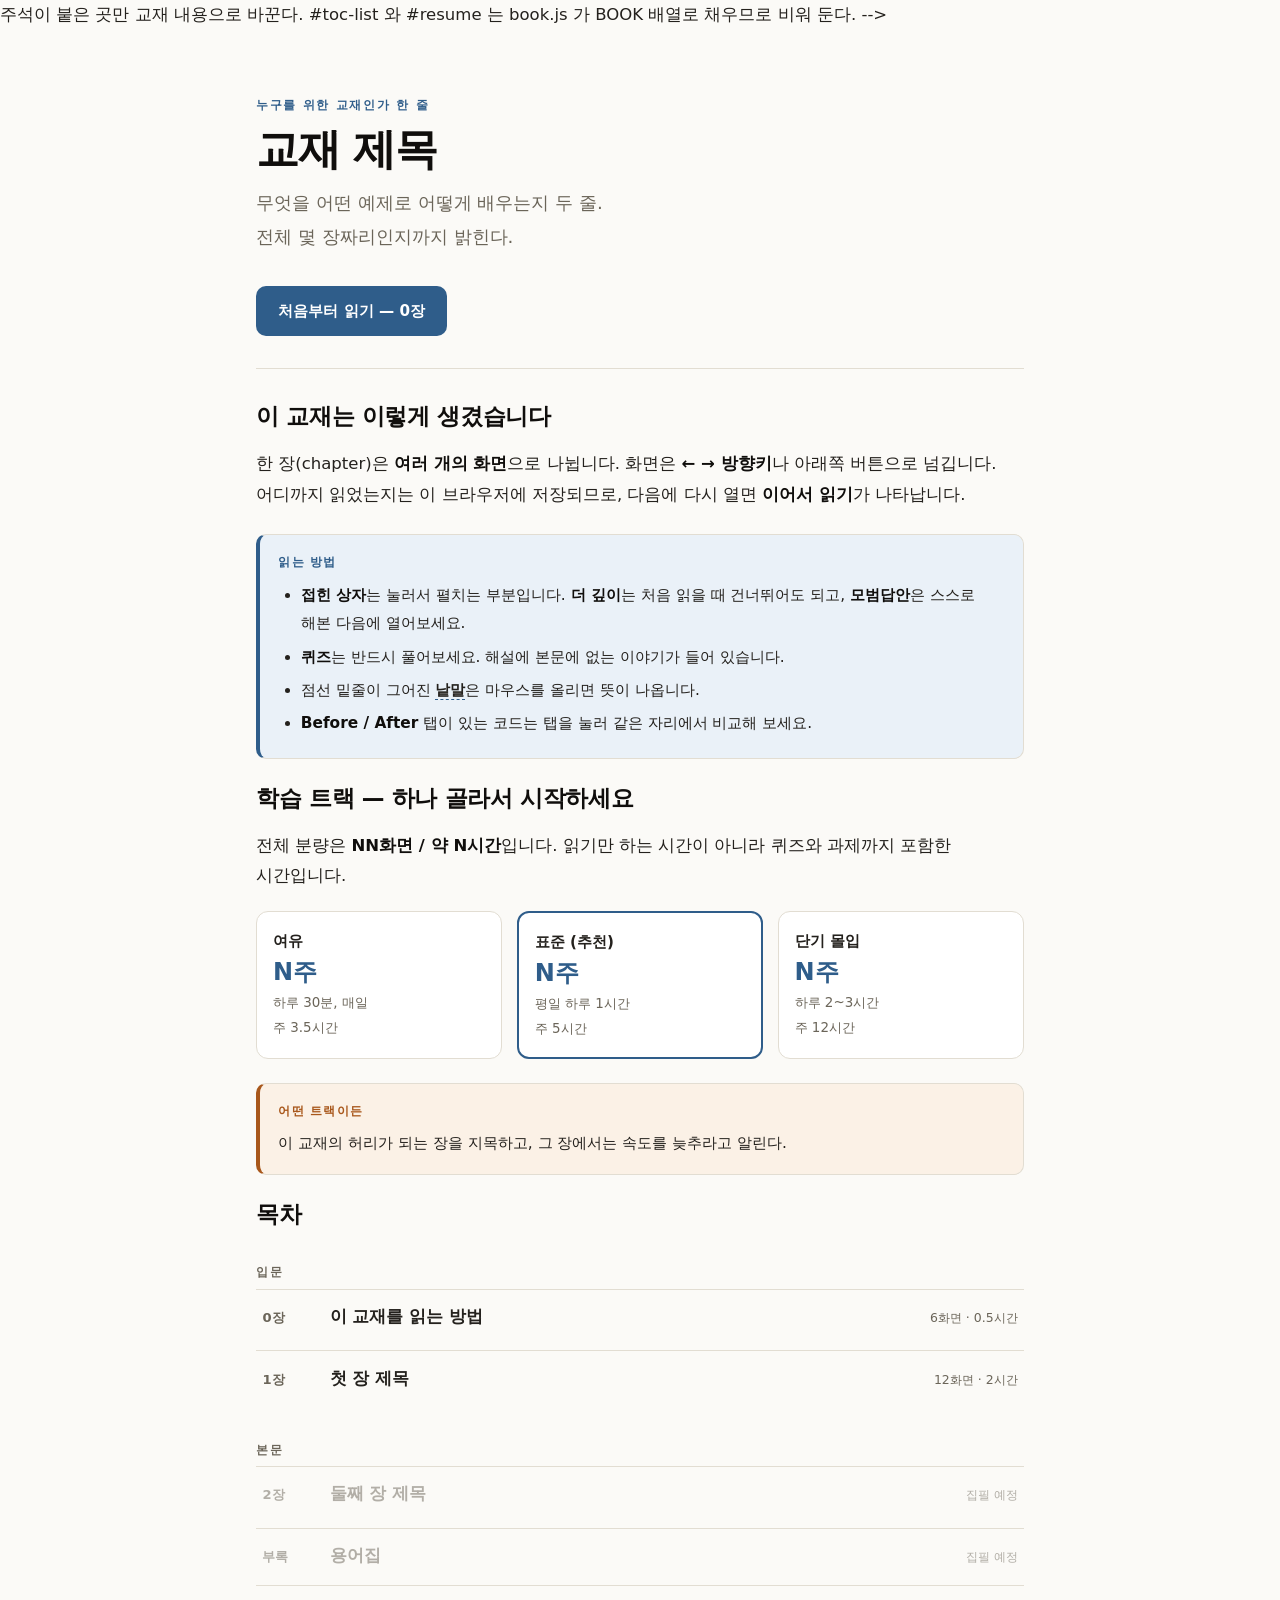
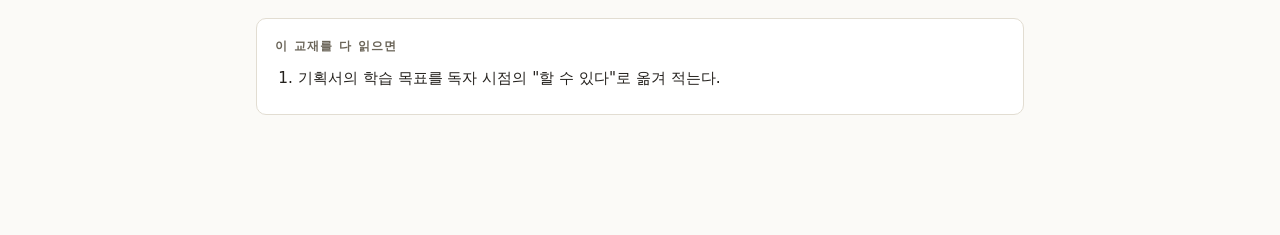
==== plugins/textbook-html/skills/textbook-html/templates/index.html @ e9173f09 "textbook-html 플러그인 추가 - 개인 스킬(~/.claude/skills/textbook-html)을 plugins/textbook-html로 이전   - SKILL.m" ====
<!DOCTYPE html>
<!-- 표지 템플릿 — 교재 슬러그로 저장 위치는 docs/index.html.
     <!-- ▣ -->  주석이 붙은 곳만 교재 내용으로 바꾼다.
     #toc-list 와 #resume 는 book.js 가 BOOK 배열로 채우므로 비워 둔다. -->
<html lang="ko" data-page="cover">
<head>
<meta charset="utf-8">
<meta name="viewport" content="width=device-width, initial-scale=1">
<title>교재 제목 — 부제</title><!-- ▣ -->
<link rel="stylesheet" href="assets/book.css">
</head>
<body>

<div class="cover">

  <p class="kicker">누구를 위한 교재인가 한 줄</p><!-- ▣ -->
  <h1 class="title">교재 제목</h1><!-- ▣ -->
  <p class="sub">무엇을 어떤 예제로 어떻게 배우는지 두 줄.<br>
  전체 몇 장짜리인지까지 밝힌다.</p><!-- ▣ -->

  <p><a class="resume" id="resume" href="ch00.html">처음부터 읽기</a></p>

  <hr>

  <h2>이 교재는 이렇게 생겼습니다</h2>

  <p>한 장(chapter)은 <b>여러 개의 화면</b>으로 나뉩니다. 화면은 <b>← → 방향키</b>나 아래쪽
  버튼으로 넘깁니다. 어디까지 읽었는지는 이 브라우저에 저장되므로, 다음에 다시 열면
  <b>이어서 읽기</b>가 나타납니다.</p>

  <div class="box note">
    <p class="box-t">읽는 방법</p>
    <ul>
      <li><b>접힌 상자</b>는 눌러서 펼치는 부분입니다. <b>더 깊이</b>는 처음 읽을 때 건너뛰어도
      되고, <b>모범답안</b>은 스스로 해본 다음에 열어보세요.</li>
      <li><b>퀴즈</b>는 반드시 풀어보세요. 해설에 본문에 없는 이야기가 들어 있습니다.</li>
      <li>점선 밑줄이 그어진 <span class="term" data-term="sample">낱말</span>은
      마우스를 올리면 뜻이 나옵니다.</li>
      <li><b>Before / After</b> 탭이 있는 코드는 탭을 눌러 같은 자리에서 비교해 보세요.</li>
    </ul>
  </div>

  <h2>학습 트랙 — 하나 골라서 시작하세요</h2>

  <p>전체 분량은 <b>NN화면 / 약 N시간</b>입니다. 읽기만 하는 시간이 아니라
  퀴즈와 과제까지 포함한 시간입니다.</p><!-- ▣ 커리큘럼 합계와 맞춘다 -->

  <div class="track-grid"><!-- ▣ 전체 시간으로 나눈 트랙 3~4개 -->
    <div class="track">
      <h4>여유</h4>
      <div class="big">N주</div>
      <p>하루 30분, 매일<br>주 3.5시간</p>
    </div>
    <div class="track pick">
      <h4>표준 (추천)</h4>
      <div class="big">N주</div>
      <p>평일 하루 1시간<br>주 5시간</p>
    </div>
    <div class="track">
      <h4>단기 몰입</h4>
      <div class="big">N주</div>
      <p>하루 2~3시간<br>주 12시간</p>
    </div>
  </div>

  <div class="box warn">
    <p class="box-t">어떤 트랙이든</p>
    <p>이 교재의 허리가 되는 장을 지목하고, 그 장에서는 속도를 늦추라고 알린다.</p><!-- ▣ -->
  </div>

  <h2>목차</h2>
  <ul class="toc-list" id="toc-list"></ul>

  <div class="box" style="margin-top:2rem">
    <p class="box-t">이 교재를 다 읽으면</p>
    <ol>
      <li>기획서의 학습 목표를 독자 시점의 "할 수 있다"로 옮겨 적는다.</li><!-- ▣ -->
    </ol>
  </div>

</div>

<script src="assets/book.js"></script>
</body>
</html>
---- plugins/textbook-html/skills/textbook-html/templates/assets/book.css ----
/* 학습 교재 공통 스타일 — textbook-html 스킬 동봉본
   - 외부 폰트/CDN 의존 없음 (file:// 로 열려야 한다)
   - 라이트/다크 자동 전환
   - 교재마다 고칠 것이 없다. 색을 바꾸려면 아래 :root 변수만 만진다. */

:root {
  --bg: #fbfaf7;
  --bg-soft: #f4f1ea;
  --card: #ffffff;
  --fg: #24211d;
  --fg-strong: #100e0c;
  --muted: #6b6559;
  --rule: #e2ddd2;
  --rule-soft: #eee9df;
  --accent: #2f5d8a;
  --accent-bg: #eaf1f8;
  --warn: #a8571b;
  --warn-bg: #fbf1e6;
  --good: #2b6f4c;
  --good-bg: #ebf4ee;
  --bad: #a33a33;
  --bad-bg: #fbeeed;
  --code-bg: #f5f2ec;
  --code-fg: #2b2721;
  --shadow: 0 1px 2px rgba(0,0,0,.05), 0 8px 24px rgba(0,0,0,.05);

  --c-kw: #9c2f6f;
  --c-str: #2f6f4a;
  --c-com: #8d8579;
  --c-num: #a8571b;
  --c-fn: #2f5d8a;
  --c-dec: #7a5aa8;
  --c-self: #a33a33;
  --hl-bg: rgba(168,87,27,.16);

  --sidebar: 17rem;
  --measure: 45rem;
}

@media (prefers-color-scheme: dark) {
  :root {
    --bg: #16171a;
    --bg-soft: #1b1d21;
    --card: #1e2024;
    --fg: #e3e0da;
    --fg-strong: #f5f3ef;
    --muted: #9b968d;
    --rule: #2e3237;
    --rule-soft: #262a2e;
    --accent: #7fb3e0;
    --accent-bg: #1b2a38;
    --warn: #dda15e;
    --warn-bg: #322a1e;
    --good: #7ac496;
    --good-bg: #1d2c24;
    --bad: #e08b84;
    --bad-bg: #33211f;
    --code-bg: #191b1e;
    --code-fg: #d8d5cf;
    --shadow: 0 1px 2px rgba(0,0,0,.3), 0 8px 24px rgba(0,0,0,.3);

    --c-kw: #e089b8;
    --c-str: #8fcfa5;
    --c-com: #7d7a72;
    --c-num: #dda15e;
    --c-fn: #8fbce8;
    --c-dec: #bfa2e8;
    --c-self: #e08b84;
    --hl-bg: rgba(221,161,94,.20);
  }
}

* { box-sizing: border-box; }

html { scroll-behavior: smooth; }

body {
  margin: 0;
  background: var(--bg);
  color: var(--fg);
  font-family: "Segoe UI", -apple-system, "Malgun Gothic", "맑은 고딕", system-ui, sans-serif;
  font-size: 16.5px;
  line-height: 1.85;
  word-break: keep-all;
  overflow-wrap: break-word;
  -webkit-font-smoothing: antialiased;
}

/* ── 진행률 바 ─────────────────────────────────────── */
#progress {
  position: fixed; top: 0; left: 0; right: 0; height: 3px;
  background: var(--rule-soft); z-index: 50;
}
#progress > i {
  display: block; height: 100%; width: 0;
  background: var(--accent); transition: width .25s ease;
}

/* ── 사이드바 목차 ─────────────────────────────────── */
#toc {
  position: fixed; top: 0; bottom: 0; left: 0; width: var(--sidebar);
  background: var(--bg-soft); border-right: 1px solid var(--rule);
  overflow-y: auto; padding: 1.6rem 0 3rem; z-index: 40;
}
#toc .brand {
  display: block; padding: 0 1.25rem 1rem; margin-bottom: .5rem;
  border-bottom: 1px solid var(--rule); text-decoration: none; color: inherit;
}
#toc .brand b { display: block; font-size: .98rem; letter-spacing: -.01em; }
#toc .brand span { display: block; font-size: .78rem; color: var(--muted); }
#toc .part {
  padding: 1.1rem 1.25rem .25rem; font-size: .7rem; font-weight: 700;
  letter-spacing: .12em; color: var(--muted); text-transform: uppercase;
}
#toc a.ch, #toc span.ch {
  display: block; padding: .34rem 1.25rem .34rem 1.25rem;
  font-size: .84rem; line-height: 1.45; text-decoration: none;
  color: var(--fg); border-left: 3px solid transparent;
}
#toc a.ch:hover { background: var(--card); }
#toc a.ch.here { border-left-color: var(--accent); background: var(--card); font-weight: 700; }
#toc span.ch { color: var(--muted); opacity: .55; cursor: default; }
#toc .ch em { font-style: normal; color: var(--muted); font-size: .76rem; display: block; }
#toc a.ch.here em { color: var(--accent); }
#toc .ch .tick { color: var(--good); font-weight: 700; }
#toc ol.screens {
  list-style: none; margin: .1rem 0 .4rem; padding: 0 1.25rem 0 1.6rem;
  border-left: 3px solid var(--rule);
}
#toc ol.screens li { margin: 0; }
#toc ol.screens button {
  display: block; width: 100%; text-align: left; background: none; border: 0;
  padding: .2rem 0; font: inherit; font-size: .78rem; line-height: 1.4;
  color: var(--muted); cursor: pointer;
}
#toc ol.screens button:hover { color: var(--accent); }
#toc ol.screens li.on button { color: var(--fg); font-weight: 700; }

#toc-toggle {
  display: none; position: fixed; top: .7rem; left: .7rem; z-index: 60;
  background: var(--card); color: var(--fg); border: 1px solid var(--rule);
  border-radius: 8px; width: 2.4rem; height: 2.4rem; font-size: 1.1rem;
  cursor: pointer; box-shadow: var(--shadow);
}

/* ── 본문 ──────────────────────────────────────────── */
#book {
  margin-left: var(--sidebar);
  padding: 3.2rem 2.5rem 8rem;
  display: flex; justify-content: center;
}
#book > .inner { width: 100%; max-width: var(--measure); }

.screen { display: none; animation: fade .22s ease; }
.screen.is-active { display: block; }
@keyframes fade { from { opacity: 0; transform: translateY(4px); } to { opacity: 1; transform: none; } }

.kicker {
  font-size: .74rem; font-weight: 700; letter-spacing: .14em;
  text-transform: uppercase; color: var(--accent); margin: 0 0 .5rem;
}

h1 {
  font-size: 1.95rem; line-height: 1.3; letter-spacing: -.02em;
  margin: .2rem 0 1.2rem; color: var(--fg-strong); font-weight: 800;
}
h2 {
  font-size: 1.42rem; line-height: 1.4; letter-spacing: -.015em;
  margin: 0 0 1rem; color: var(--fg-strong); font-weight: 800;
}
h3 {
  font-size: 1.06rem; margin: 2rem 0 .6rem; color: var(--fg-strong);
  font-weight: 700; letter-spacing: -.01em;
}
h2 + h3 { margin-top: 1.4rem; }

p { margin: 0 0 1.1rem; }
.lead { font-size: 1.1rem; color: var(--muted); margin-bottom: 1.6rem; }
strong, b { color: var(--fg-strong); font-weight: 700; }
a { color: var(--accent); }

ul, ol { margin: 0 0 1.1rem; padding-left: 1.4rem; }
li { margin: .3rem 0; }
li > ul, li > ol { margin: .3rem 0; }

hr { border: 0; border-top: 1px solid var(--rule); margin: 2rem 0; }

blockquote {
  margin: 1.4rem 0; padding: .2rem 0 .2rem 1.2rem;
  border-left: 3px solid var(--rule); color: var(--muted);
}
blockquote p:last-child { margin-bottom: 0; }

/* 대화 재현 */
.dialog { margin: 1.4rem 0; }
.dialog .line { display: flex; gap: .75rem; margin: .5rem 0; }
.dialog .who {
  flex: 0 0 5.2rem; text-align: right; font-size: .82rem;
  font-weight: 700; color: var(--accent); padding-top: .18rem;
}
.dialog .say {
  background: var(--card); border: 1px solid var(--rule); border-radius: 10px;
  padding: .5rem .8rem; font-size: .95rem; flex: 1;
}
.dialog .say p { margin: 0; }

/* 강조 상자 */
.box {
  margin: 1.5rem 0; padding: 1rem 1.15rem; border-radius: 10px;
  border: 1px solid var(--rule); background: var(--card);
  font-size: .96rem;
}
.box > :last-child { margin-bottom: 0; }
.box .box-t {
  font-size: .76rem; font-weight: 700; letter-spacing: .1em;
  text-transform: uppercase; margin: 0 0 .45rem; color: var(--muted);
}
.box.note { border-left: 4px solid var(--accent); background: var(--accent-bg); }
.box.note .box-t { color: var(--accent); }
.box.warn { border-left: 4px solid var(--warn); background: var(--warn-bg); }
.box.warn .box-t { color: var(--warn); }
.box.good { border-left: 4px solid var(--good); background: var(--good-bg); }
.box.good .box-t { color: var(--good); }
.box.bad  { border-left: 4px solid var(--bad); background: var(--bad-bg); }
.box.bad .box-t { color: var(--bad); }

/* "9장에서 다시 볼 문제" 표시 */
.later {
  display: inline-flex; align-items: center; gap: .35rem;
  font-size: .78rem; font-weight: 700; color: var(--warn);
  background: var(--warn-bg); border: 1px dashed var(--warn);
  border-radius: 999px; padding: .1rem .6rem; white-space: nowrap;
}

/* 접히는 상자 */
details.fold {
  margin: 1.4rem 0; border: 1px solid var(--rule); border-radius: 10px;
  background: var(--card); overflow: hidden;
}
details.fold > summary {
  cursor: pointer; padding: .7rem 1rem; font-size: .9rem; font-weight: 700;
  color: var(--accent); list-style: none; display: flex; gap: .5rem; align-items: center;
}
details.fold > summary::-webkit-details-marker { display: none; }
details.fold > summary::before { content: "▸"; font-size: .8rem; }
details.fold[open] > summary::before { content: "▾"; }
details.fold > summary:hover { background: var(--bg-soft); }
details.fold .fold-body { padding: 0 1rem 1rem; font-size: .95rem; border-top: 1px solid var(--rule-soft); padding-top: .9rem; }
details.fold .fold-body > :last-child { margin-bottom: 0; }
details.fold.answer > summary { color: var(--good); }

/* 코드 */
pre {
  margin: 1.3rem 0; padding: 1rem 1.1rem; background: var(--code-bg);
  border: 1px solid var(--rule); border-radius: 10px;
  overflow-x: auto; font-size: .82rem; line-height: 1.7;
}
pre code, code {
  font-family: Consolas, "D2Coding", "Cascadia Mono", ui-monospace, monospace;
  color: var(--code-fg);
}
:not(pre) > code {
  background: var(--code-bg); border: 1px solid var(--rule-soft);
  border-radius: 5px; padding: .05em .35em; font-size: .88em;
  word-break: keep-all; overflow-wrap: break-word;
}
pre .cap {
  display: block; font-family: inherit; color: var(--muted);
  font-size: .95em; margin-bottom: .5rem;
}
.tok-kw { color: var(--c-kw); }
.tok-str { color: var(--c-str); }
.tok-com { color: var(--c-com); font-style: italic; }
.tok-num { color: var(--c-num); }
.tok-fn { color: var(--c-fn); font-weight: 600; }
.tok-dec { color: var(--c-dec); }
.tok-self { color: var(--c-self); }
.hl { background: var(--hl-bg); border-radius: 3px; padding: .05em .2em; font-weight: 700; }

/* 코드 해설: 번호 붙은 주석 목록 */
ol.notes {
  list-style: none; padding-left: 0; counter-reset: note; margin: 1rem 0 1.5rem;
}
ol.notes > li {
  counter-increment: note; position: relative;
  padding-left: 2.2rem; margin: .6rem 0; font-size: .95rem;
}
ol.notes > li::before {
  content: counter(note); position: absolute; left: 0; top: .28rem;
  width: 1.55rem; height: 1.55rem; border-radius: 50%;
  background: var(--accent-bg); color: var(--accent); border: 1px solid var(--accent);
  display: grid; place-items: center; font-size: .72rem; font-weight: 700;
}
ol.notes .ln {
  display: inline-block; min-width: 3.6rem; font-weight: 700; color: var(--accent);
  font-family: Consolas, "D2Coding", ui-monospace, monospace; font-size: .84rem;
}
ol.notes > li > p { margin: .2rem 0 0; }
ol.notes > li > p:first-child { margin-top: 0; }

figure.code-cap { margin: 1.3rem 0; }
figure.code-cap pre { margin: 0 0 .4rem; }
figure.code-cap figcaption { font-size: .82rem; color: var(--muted); text-align: left; }

/* Before / After 탭 */
.tabs { margin: 1.4rem 0; border: 1px solid var(--rule); border-radius: 10px; overflow: hidden; }
.tabs .tabbar { display: flex; background: var(--bg-soft); border-bottom: 1px solid var(--rule); }
.tabs .tabbar button {
  flex: 1; padding: .6rem .8rem; background: none; border: 0; cursor: pointer;
  font: inherit; font-size: .85rem; font-weight: 700; color: var(--muted);
  border-bottom: 2px solid transparent;
}
.tabs .tabbar button.on { color: var(--accent); border-bottom-color: var(--accent); background: var(--card); }
.tabs .tab { display: none; padding: .1rem 1rem 1rem; }
.tabs .tab.on { display: block; }
.tabs .tab pre { background: transparent; border: 0; padding: 1rem 0 0; }

/* 표 */
.table-wrap { overflow-x: auto; margin: 1.4rem 0; }
table { border-collapse: collapse; width: 100%; font-size: .9rem; }
th, td { border: 1px solid var(--rule); padding: .5rem .7rem; text-align: left; vertical-align: top; }
th { background: var(--bg-soft); font-weight: 700; color: var(--fg-strong); }

/* 용어 툴팁 */
.term {
  border-bottom: 1px dashed var(--accent); cursor: help;
  position: relative; font-weight: 600;
}
.term::after {
  content: attr(data-def);
  position: absolute; left: 0; top: calc(100% + .4rem); z-index: 30;
  width: max-content; max-width: 20rem;
  background: var(--fg-strong); color: var(--bg);
  font-size: .8rem; font-weight: 400; line-height: 1.6;
  padding: .5rem .7rem; border-radius: 8px;
  opacity: 0; pointer-events: none; transition: opacity .15s;
  box-shadow: var(--shadow); white-space: normal;
}
.term:hover::after, .term:focus::after { opacity: 1; }

/* 다이어그램 */
figure.fig { margin: 1.6rem 0; text-align: center; }
figure.fig svg { max-width: 100%; height: auto; }
figure.fig figcaption { font-size: .82rem; color: var(--muted); margin-top: .5rem; }
.svg-fg { fill: var(--fg); }
.svg-muted { fill: var(--muted); }
.svg-line { stroke: var(--rule); fill: none; }

/* 핵심 요약 / 과제 */
.summary { margin: 2rem 0 1.5rem; padding: 1.1rem 1.25rem; border-radius: 12px;
  background: var(--bg-soft); border: 1px solid var(--rule); }
.summary h3 { margin: 0 0 .6rem; font-size: .95rem; }
.summary ol { margin: 0; padding-left: 1.3rem; font-size: .96rem; }

.task { margin: 1.6rem 0; padding: 1.1rem 1.25rem; border-radius: 12px;
  border: 2px solid var(--accent); background: var(--card); }
.task h3 { margin: 0 0 .5rem; font-size: .98rem; color: var(--accent); }
.task > :last-child { margin-bottom: 0; }

/* 퀴즈 */
.quiz {
  margin: 1.5rem 0; padding: 1.1rem 1.25rem; border-radius: 12px;
  border: 1px solid var(--rule); background: var(--card);
}
.quiz .qn { font-size: .74rem; font-weight: 700; letter-spacing: .12em;
  text-transform: uppercase; color: var(--muted); margin: 0 0 .35rem; }
.quiz .q { font-weight: 700; color: var(--fg-strong); margin: 0 0 .8rem; }
.quiz ol.options { list-style: none; margin: 0; padding: 0; counter-reset: opt; }
.quiz ol.options li {
  counter-increment: opt; margin: .4rem 0; padding: .55rem .8rem .55rem 2.4rem;
  border: 1px solid var(--rule); border-radius: 9px; cursor: pointer;
  position: relative; font-size: .95rem; background: var(--bg);
  transition: background .12s, border-color .12s;
}
.quiz ol.options li::before {
  content: counter(opt); position: absolute; left: .7rem; top: .55rem;
  width: 1.3rem; height: 1.3rem; border-radius: 50%; background: var(--bg-soft);
  border: 1px solid var(--rule); font-size: .76rem; font-weight: 700;
  display: grid; place-items: center; color: var(--muted);
}
.quiz ol.options li:hover { border-color: var(--accent); }
.quiz.done ol.options li { cursor: default; }
.quiz.done ol.options li:hover { border-color: var(--rule); }
.quiz ol.options li.pick-good { border-color: var(--good); background: var(--good-bg); }
.quiz ol.options li.pick-good::before { content: "✓"; background: var(--good); color: #fff; border-color: var(--good); }
.quiz ol.options li.pick-bad { border-color: var(--bad); background: var(--bad-bg); }
.quiz ol.options li.pick-bad::before { content: "✕"; background: var(--bad); color: #fff; border-color: var(--bad); }
.quiz .why {
  display: none; margin-top: .45rem; padding-left: .2rem;
  font-size: .88rem; color: var(--muted);
}
.quiz ol.options li.picked .why { display: block; }
.quiz .explain {
  display: none; margin-top: 1rem; padding-top: .9rem;
  border-top: 1px solid var(--rule-soft); font-size: .93rem;
}
.quiz.done .explain { display: block; }
.quiz .explain > :last-child { margin-bottom: 0; }
.quiz .explain b.lbl { color: var(--accent); }

/* 표지 (index.html) */
.cover { max-width: 52rem; margin: 0 auto; padding: 4rem 2rem 6rem; }
.cover .title { font-size: 2.7rem; line-height: 1.2; letter-spacing: -.03em;
  font-weight: 800; color: var(--fg-strong); margin: 0 0 .6rem; }
.cover .sub { font-size: 1.15rem; color: var(--muted); margin: 0 0 2rem; }
.cover .resume {
  display: inline-block; background: var(--accent); color: #fff;
  padding: .7rem 1.4rem; border-radius: 10px; text-decoration: none;
  font-weight: 700; font-size: .95rem;
}
.cover .resume:hover { filter: brightness(1.08); }
.toc-list { list-style: none; padding: 0; margin: 1rem 0 0; }
.toc-list > li { border-top: 1px solid var(--rule); }
.toc-list > li:last-child { border-bottom: 1px solid var(--rule); }
.toc-list a, .toc-list .off {
  display: flex; gap: 1rem; align-items: baseline;
  padding: .8rem .4rem; text-decoration: none; color: var(--fg);
}
.toc-list a:hover { background: var(--bg-soft); }
.toc-list .off { color: var(--muted); opacity: .5; }
.toc-list .n { flex: 0 0 3.2rem; font-size: .82rem; font-weight: 700; color: var(--muted); }
.toc-list .t { flex: 1; font-weight: 600; }
.toc-list .meta { font-size: .78rem; color: var(--muted); white-space: nowrap; }
.toc-list .tick { color: var(--good); font-weight: 700; }
.parts { font-size: .72rem; font-weight: 700; letter-spacing: .14em;
  text-transform: uppercase; color: var(--muted); margin: 2rem 0 .3rem; }
.track-grid { display: grid; gap: .9rem; grid-template-columns: repeat(auto-fit, minmax(9.5rem, 1fr)); margin: 1.2rem 0; }
.track {
  border: 1px solid var(--rule); border-radius: 12px; padding: .9rem 1rem;
  background: var(--card); font-size: .9rem;
}
.track.pick { border-color: var(--accent); border-width: 2px; }
.track h4 { margin: 0 0 .2rem; font-size: .95rem; }
.track .big { font-size: 1.5rem; font-weight: 800; color: var(--accent); line-height: 1.2; }
.track p { margin: .3rem 0 0; color: var(--muted); font-size: .84rem; }

/* 하단 내비게이션 */
#nav {
  position: fixed; bottom: 0; left: var(--sidebar); right: 0; z-index: 45;
  display: flex; align-items: center; justify-content: space-between;
  gap: 1rem; padding: .6rem 2.5rem;
  background: var(--bg);
  border-top: 1px solid var(--rule);
}
#nav button {
  background: var(--card); color: var(--fg); border: 1px solid var(--rule);
  border-radius: 9px; padding: .45rem .95rem; font: inherit; font-size: .87rem;
  font-weight: 600; cursor: pointer; white-space: nowrap;
}
#nav button:hover:not(:disabled) { border-color: var(--accent); color: var(--accent); }
#nav button:disabled { opacity: .35; cursor: default; }
#nav .where { font-size: .8rem; color: var(--muted); text-align: center; }
#nav .where b { color: var(--fg-strong); }

/* 장 끝 이동 */
.chapter-end { margin-top: 2.5rem; padding-top: 1.5rem; border-top: 1px solid var(--rule);
  display: flex; justify-content: space-between; gap: 1rem; flex-wrap: wrap; }
.chapter-end a {
  display: block; padding: .7rem 1.1rem; border: 1px solid var(--rule);
  border-radius: 10px; text-decoration: none; font-size: .9rem; background: var(--card);
}
.chapter-end a:hover { border-color: var(--accent); }
.chapter-end a span { display: block; font-size: .74rem; color: var(--muted); }

@media (max-width: 900px) {
  #toc { transform: translateX(-100%); transition: transform .2s ease; }
  body.toc-open #toc { transform: none; }
  #toc-toggle { display: block; }
  #book { margin-left: 0; padding: 4rem 1.1rem 7rem; }
  #nav { left: 0; padding: .5rem 1rem; }
  h1 { font-size: 1.6rem; }
  h2 { font-size: 1.25rem; }
}

@media print {
  #toc, #nav, #progress, #toc-toggle { display: none !important; }
  #book { margin: 0; padding: 0; }
  .screen { display: block !important; page-break-after: always; }
  details.fold { open: true; }
  details.fold .fold-body { display: block !important; }
  body { font-size: 11pt; }
}
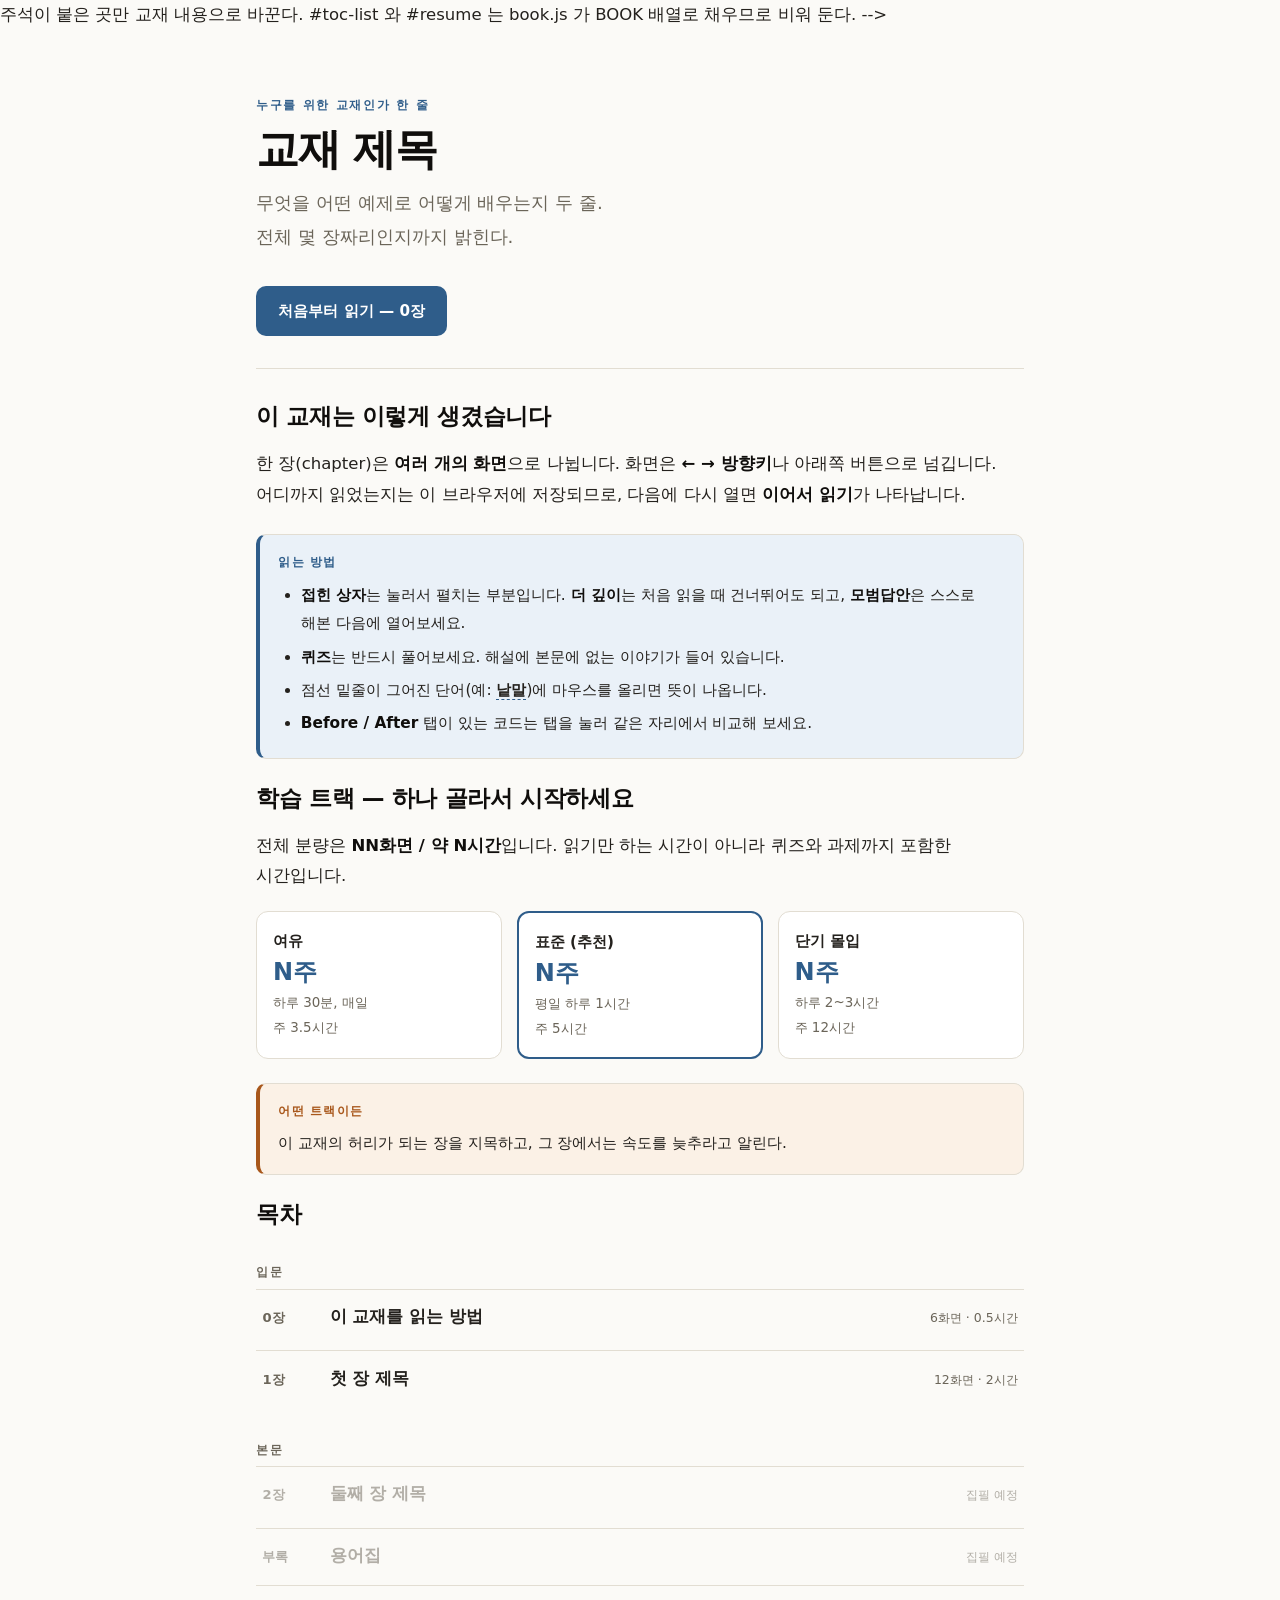
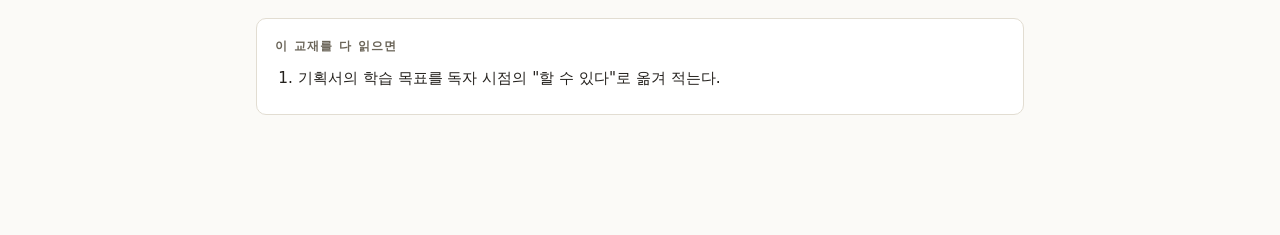
==== commit 873b4b88: "textbook-html 템플릿의 용어 안내 문구를 자연스럽게 수정" ====
--- a/plugins/textbook-html/skills/textbook-html/templates/index.html
+++ b/plugins/textbook-html/skills/textbook-html/templates/index.html
@@ -34,7 +34,7 @@
       <li><b>접힌 상자</b>는 눌러서 펼치는 부분입니다. <b>더 깊이</b>는 처음 읽을 때 건너뛰어도
       되고, <b>모범답안</b>은 스스로 해본 다음에 열어보세요.</li>
       <li><b>퀴즈</b>는 반드시 풀어보세요. 해설에 본문에 없는 이야기가 들어 있습니다.</li>
-      <li>점선 밑줄이 그어진 <span class="term" data-term="sample">낱말</span>은
+      <li>점선 밑줄이 그어진 단어(예: <span class="term" data-term="sample">낱말</span>)에
       마우스를 올리면 뜻이 나옵니다.</li>
       <li><b>Before / After</b> 탭이 있는 코드는 탭을 눌러 같은 자리에서 비교해 보세요.</li>
     </ul>
--- a/plugins/textbook-html/skills/textbook-html/templates/assets/book.css
+++ b/plugins/textbook-html/skills/textbook-html/templates/assets/book.css
@@ -26,7 +26,7 @@
 
   --c-kw: #9c2f6f;
   --c-str: #2f6f4a;
-  --c-com: #8d8579;
+  --c-com: #746c60;
   --c-num: #a8571b;
   --c-fn: #2f5d8a;
   --c-dec: #7a5aa8;
@@ -61,7 +61,7 @@
 
     --c-kw: #e089b8;
     --c-str: #8fcfa5;
-    --c-com: #7d7a72;
+    --c-com: #918d84;
     --c-num: #dda15e;
     --c-fn: #8fbce8;
     --c-dec: #bfa2e8;
@@ -321,22 +321,43 @@
 th, td { border: 1px solid var(--rule); padding: .5rem .7rem; text-align: left; vertical-align: top; }
 th { background: var(--bg-soft); font-weight: 700; color: var(--fg-strong); }
 
-/* 용어 툴팁 */
+/* 용어 툴팁 — 말풍선은 book.js 가 body 에 붙인 #tip 하나를 화면 안에 맞춰 띄운다
+   (::after 로 띄우면 줄 끝에서 페이지 가로 스크롤이 생기고 표·접힌 상자 안에서 잘린다) */
 .term {
   border-bottom: 1px dashed var(--accent); cursor: help;
-  position: relative; font-weight: 600;
-}
-.term::after {
-  content: attr(data-def);
-  position: absolute; left: 0; top: calc(100% + .4rem); z-index: 30;
-  width: max-content; max-width: 20rem;
+  font-weight: 600;
+}
+#tip {
+  position: fixed; z-index: 70; left: 0; top: 0;
+  max-width: min(22rem, calc(100vw - 1rem));
   background: var(--fg-strong); color: var(--bg);
   font-size: .8rem; font-weight: 400; line-height: 1.6;
   padding: .5rem .7rem; border-radius: 8px;
-  opacity: 0; pointer-events: none; transition: opacity .15s;
-  box-shadow: var(--shadow); white-space: normal;
-}
-.term:hover::after, .term:focus::after { opacity: 1; }
+  box-shadow: var(--shadow); pointer-events: none;
+  display: none;
+}
+#tip.on { display: block; }
+
+/* 화면 참조 링크 */
+a.xref { text-decoration: underline dotted; text-underline-offset: .2em; cursor: pointer; }
+a.xref:hover { text-decoration-style: solid; }
+
+/* 참조로 이동한 뒤 돌아가기 */
+#xback {
+  position: fixed; z-index: 46; bottom: 4.2rem; left: calc(var(--sidebar) + 1.2rem);
+  display: none; align-items: center; gap: .3rem;
+  background: var(--accent); color: #fff; border-radius: 999px;
+  box-shadow: var(--shadow); font-size: .84rem; font-weight: 700;
+}
+#xback.on { display: inline-flex; }
+#xback a, #xback button {
+  color: inherit; background: none; border: 0; font: inherit; cursor: pointer;
+  text-decoration: none; padding: .45rem .3rem .45rem .9rem;
+}
+#xback button { padding: .45rem .8rem .45rem .2rem; opacity: .8; }
+
+/* 모바일 목차를 열었을 때 본문을 덮는 막 */
+#toc-scrim { display: none; }
 
 /* 다이어그램 */
 figure.fig { margin: 1.6rem 0; text-align: center; }
@@ -463,20 +484,38 @@
 .chapter-end a span { display: block; font-size: .74rem; color: var(--muted); }
 
 @media (max-width: 900px) {
-  #toc { transform: translateX(-100%); transition: transform .2s ease; }
+  #toc { transform: translateX(-100%); transition: transform .2s ease; z-index: 62; }
   body.toc-open #toc { transform: none; }
-  #toc-toggle { display: block; }
-  #book { margin-left: 0; padding: 4rem 1.1rem 7rem; }
-  #nav { left: 0; padding: .5rem 1rem; }
+  body.toc-open #toc-scrim {
+    display: block; position: fixed; inset: 0; z-index: 61; background: rgba(0,0,0,.35);
+  }
+  /* 목차 버튼은 본문 글자를 가리지 않도록 하단 바 왼쪽에 둔다 */
+  #toc-toggle { display: block; top: auto; bottom: .5rem; left: .6rem; width: 2.2rem; height: 2.2rem; z-index: 63; }
+  #book { margin-left: 0; padding: 2rem 1.1rem 7rem; }
+  #nav { left: 0; padding: .5rem 1rem .5rem 3.4rem; }
+  #xback { left: 1rem; }
+  #toc ol.screens button { padding: .45rem 0; }
   h1 { font-size: 1.6rem; }
   h2 { font-size: 1.25rem; }
 }
 
+@media (max-width: 600px) {
+  /* 그림은 줄이지 않고 그림 상자 안에서 가로로 민다 — 줄이면 글자가 6~7px 이 된다 */
+  figure.fig { overflow-x: auto; }
+  figure.fig svg { min-width: 34rem; }
+  /* 3열 이상인 표는 글자가 세로로 쪼개지지 않게 최소 폭을 두고 표 상자 안에서 민다 */
+  .table-wrap table:has(tr > :nth-child(3)) { min-width: 32rem; }
+}
+
+@media (prefers-reduced-motion: reduce) {
+  html { scroll-behavior: auto; }
+  .screen { animation: none; }
+}
+
 @media print {
-  #toc, #nav, #progress, #toc-toggle { display: none !important; }
+  #toc, #nav, #progress, #toc-toggle, #tip, #xback, #toc-scrim { display: none !important; }
   #book { margin: 0; padding: 0; }
   .screen { display: block !important; page-break-after: always; }
-  details.fold { open: true; }
-  details.fold .fold-body { display: block !important; }
+  pre { white-space: pre-wrap; }
   body { font-size: 11pt; }
 }
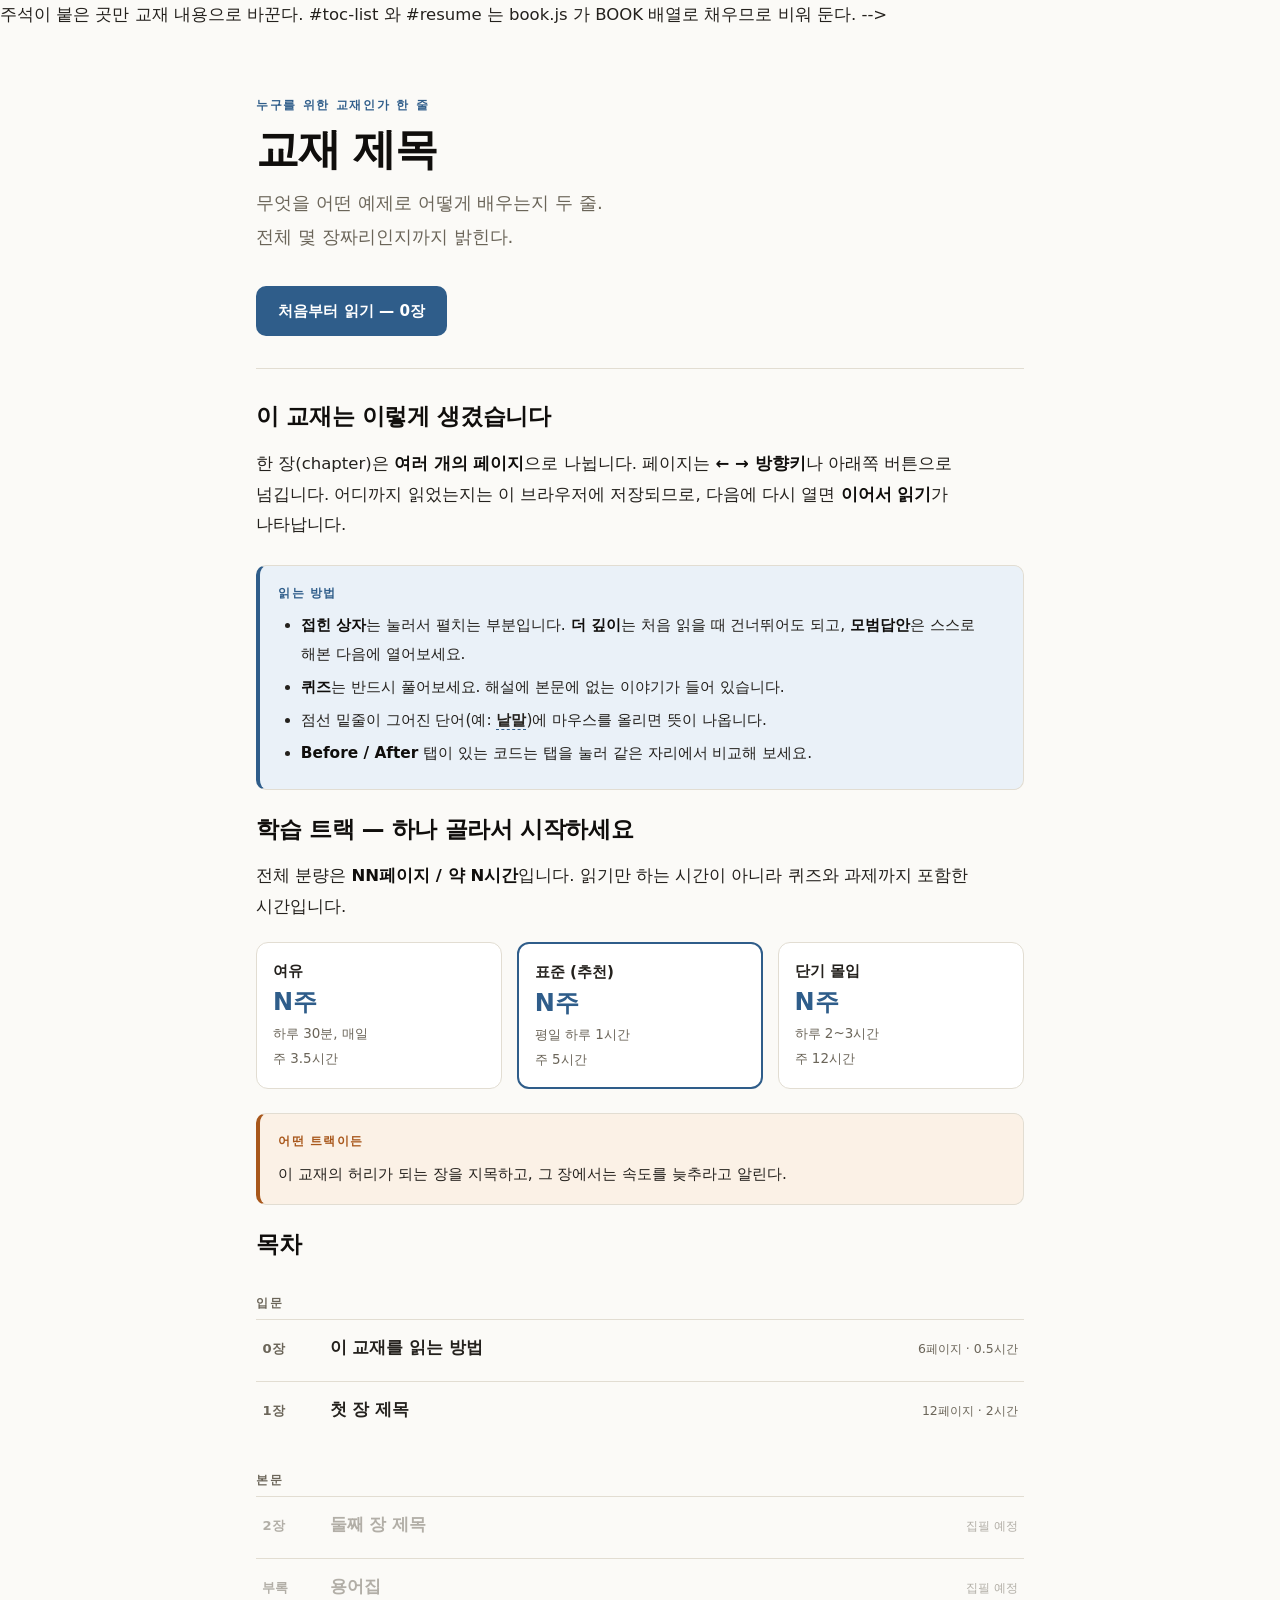
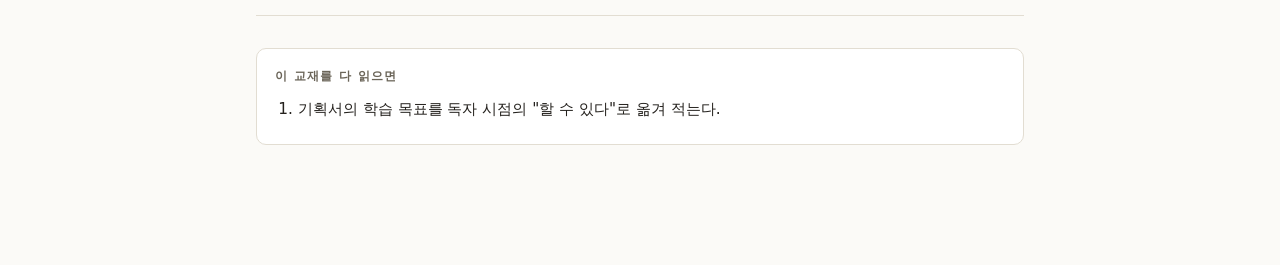
==== commit b8a8aee1: "textbook-html: 교재 안의 단위 명칭을 '화면'에서 '페이지'로 변경 런타임(book.js)의 참조 링크 정규식·라벨, 템플릿, 스킬·에이전트 문서를 함께 바꾼다. 툴팁" ====
--- a/plugins/textbook-html/skills/textbook-html/templates/index.html
+++ b/plugins/textbook-html/skills/textbook-html/templates/index.html
@@ -24,7 +24,7 @@
 
   <h2>이 교재는 이렇게 생겼습니다</h2>
 
-  <p>한 장(chapter)은 <b>여러 개의 화면</b>으로 나뉩니다. 화면은 <b>← → 방향키</b>나 아래쪽
+  <p>한 장(chapter)은 <b>여러 개의 페이지</b>으로 나뉩니다. 페이지는 <b>← → 방향키</b>나 아래쪽
   버튼으로 넘깁니다. 어디까지 읽었는지는 이 브라우저에 저장되므로, 다음에 다시 열면
   <b>이어서 읽기</b>가 나타납니다.</p>
 
@@ -42,7 +42,7 @@
 
   <h2>학습 트랙 — 하나 골라서 시작하세요</h2>
 
-  <p>전체 분량은 <b>NN화면 / 약 N시간</b>입니다. 읽기만 하는 시간이 아니라
+  <p>전체 분량은 <b>NN페이지 / 약 N시간</b>입니다. 읽기만 하는 시간이 아니라
   퀴즈와 과제까지 포함한 시간입니다.</p><!-- ▣ 커리큘럼 합계와 맞춘다 -->
 
   <div class="track-grid"><!-- ▣ 전체 시간으로 나눈 트랙 3~4개 -->
--- a/plugins/textbook-html/skills/textbook-html/templates/assets/book.css
+++ b/plugins/textbook-html/skills/textbook-html/templates/assets/book.css
@@ -215,6 +215,7 @@
   font-size: .76rem; font-weight: 700; letter-spacing: .1em;
   text-transform: uppercase; margin: 0 0 .45rem; color: var(--muted);
 }
+.box .box-t .katex { text-transform: none; letter-spacing: normal; }
 .box.note { border-left: 4px solid var(--accent); background: var(--accent-bg); }
 .box.note .box-t { color: var(--accent); }
 .box.warn { border-left: 4px solid var(--warn); background: var(--warn-bg); }
@@ -338,7 +339,7 @@
 }
 #tip.on { display: block; }
 
-/* 화면 참조 링크 */
+/* 페이지 참조 링크 */
 a.xref { text-decoration: underline dotted; text-underline-offset: .2em; cursor: pointer; }
 a.xref:hover { text-decoration-style: solid; }
 
@@ -519,3 +520,7 @@
   pre { white-space: pre-wrap; }
   body { font-size: 11pt; }
 }
+
+/* 수식 (KaTeX) */
+.katex { font-size: 1.08em; }
+.katex-display { margin: .9rem 0; overflow-x: auto; overflow-y: hidden; }
